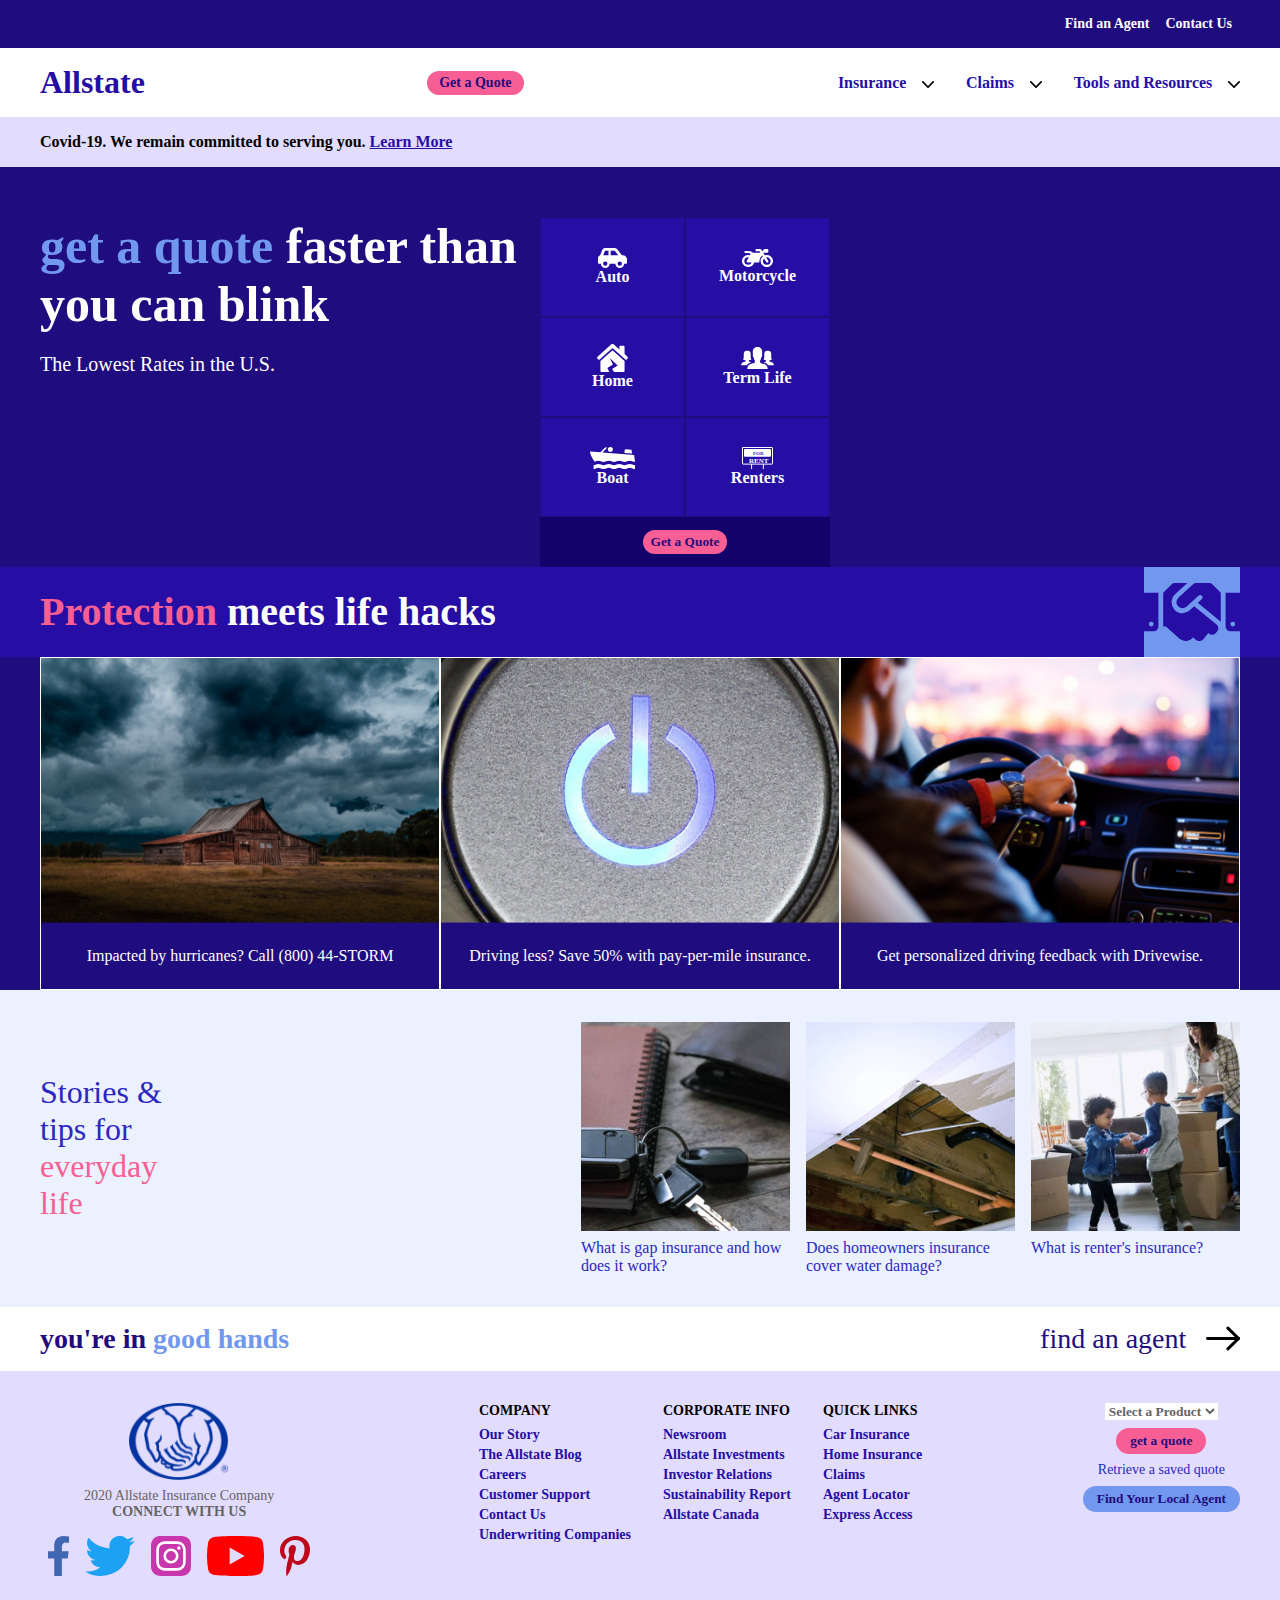
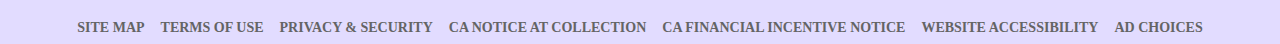
==== allstate/index.html @ 3c1f158d "completed allstate page" ====
<!doctype html>
<html lang="en">
  <head>
    <!-- Required meta tags -->
    <meta charset="utf-8">
    <meta name="viewport" content="width=device-width, initial-scale=1, shrink-to-fit=no">
    <link rel="stylesheet" href="index.css">
    
    <title>Auto Insurance Quotes - Car Insurance</title>

  </head>
  <body>
        <header>
                <nav class="first-head">
                    <div class="wrapper">
                        <ul>
                            <li><a href="">Find an Agent</a></li>
                            <li><a href="">Contact Us</a></li>
                        </ul>
                    </div>
                </nav>
                <nav class="second-head">
                    <div class="wrapper second-wrapper">
                        <a href="">Allstate</a>
                        <button><a href="">Get a Quote</a></button>
                        <ul class="desktop-menu">
                            <li><a href="">Insurance<img src="pictures/downarrow.svg" alt=""></a></li>
                            <li><a href="">Claims<img src="pictures/downarrow.svg" alt=""></a></li>
                            <li><a href="">Tools and Resources<img src="pictures/downarrow.svg" alt=""></a></li>
                        </ul>
                        <div class="mobile-menu">
                            <img src="pictures/hamburger.svg" alt="" onClick=slideToggle()>
                            <ul id="mobile-menu-list">
                                <div><img src="pictures/close.svg" alt="" onClick=slideToggle()></div>
                                <li><a href="">Find an Agent</a></li>
                                <li><a href="">Contact Us</a></li>
                                <li><a href="">Insurance</a></li>
                                <li><a href="">Claims</a></li>
                                <li><a href="">Tools and Resources</a></li>
                            </ul>
                        </div>
                    </div>
                </nav>
    <script>
        slide=false;
       function slideToggle () {
           slide?document.getElementById("mobile-menu-list").style.animation="slideOut .2s ease-in forwards":document.getElementById("mobile-menu-list").style.animation="slideIn .2s ease-in forwards";
           slide=!slide;
       }
    </script>
            
        </header>
        <div class="third-head"><div class="wrapper"><p class="third-head-p">Covid-19. We remain committed to serving you. <a href="">Learn More</a></p></div></div>
    
        <section class="hero">
            <div class="wrapper hero-wrapper" >
                <div class="hero-first"><h1><span>get a quote</span> faster than you can blink</h1><span>The Lowest Rates in the U.S.</span></div>
                <div class="options-grid">
                    <a class="disabled" href="javascript:void(0)" onClick=chooseTile(this,"pictures/car.svg","pictures/carblue.svg")><img src="pictures/car.svg" alt="auto symbol"><span>Auto</span></a>
                    <a class="disabled" href="javascript:void(0)" onClick=chooseTile(this,"motorcycle.svg","pictures/motorcycleblue.svg")><img src="pictures/motorcycle.svg" alt="motorcycle symbol"><span>Motorcycle</span></a>
                    <a class="disabled" href="javascript:void(0)" onClick=chooseTile(this,"pictures/home.svg","pictures/homeblue.svg")><img src="pictures/home.svg" alt="house symbol"><span>Home</span></a>
                    <a class="disabled" href="javascript:void(0)" onClick=chooseTile(this,"pictures/life.svg","pictures/lifeblue.svg")><img src="pictures/life.svg" alt="life insurance symbol"><span>Term Life</span></a>
                    <a class="disabled" href="javascript:void(0)" onClick=chooseTile(this,"pictures/boat.svg","pictures/boatblue.svg")><img src="pictures/boat.svg" alt="boat symbol"><span>Boat</span></a>
                    <a class="disabled" href="javascript:void(0)" onClick=chooseTile(this,"pictures/renters.svg","pictures/rentersblue.svg")><img src="pictures/renters.svg" alt=""><span>Renters</span></a>
                    <button><a class="disabled" href="javascript:void(0)">Get a Quote</a></button>
                </div>
            </div>
        </section>
        <script>
            function chooseTile(e,sd,dd) {
                let image= e.querySelector('img');
                console.log()
                
                if (window.getComputedStyle(e)['background-color']=="#260EA5" || window.getComputedStyle(e)['background-color']=="rgb(38, 14, 165)") {
                    e.style.backgroundColor="#F75E94"
                    console.log("AASDBASDASDASDASD")
                    image.src=dd
                }else {
                    e.style.backgroundColor="#260EA5"
                    image.src=sd
                }


        
            }
        
        </script>
        
            <div class="protection-banner">
                <div class="wrapper protection-wrapper">
                    <span><span>Protection</span> meets life hacks</span><div><img src="pictures/handshake.svg" alt="allstate handshake picture"></div>
                </div>
                
            </div>
        
        

        
            <section class="lifehacks">
                <div class="wrapper lifehacks-wrapper">
                    <div><img src="pictures/storm.png" alt="hurricane damage pic"><a href="#">Impacted by hurricanes? Call (800) 44-STORM</a></div>
                    <div><img src="pictures/start.png" alt="start button pic"><a href="#">Driving less? Save 50% with pay-per-mile insurance.</a></div>
                    <div><img src="pictures/driving.png" alt="man driving pic"><a href="#">Get personalized driving feedback with Drivewise.</a></div>
                </div>
            </section>
        



        





        <section class="everyday">
            <div class="wrapper everyday-wrapper">
                <div><span>Stories & tips for</span><span> everyday life</span></div>
                <div>
                    <div><img src="pictures/keys.png" alt=""><a href="">What is gap insurance and how does it work?</a></div>
                    <div><img src="pictures/damage.png" alt=""><a href="">Does homeowners insurance cover water damage?</a></div>
                    <div><img src="pictures/moving.png" alt=""><a href="">What is renter's insurance?</a></div>
                </div>
            </div>
        </section>











        <div class="agent-banner">
            <div class="wrapper agent-wrapper">
                <span>you're in <span>good hands</span></span>
                <div>
                    <a href="">
                        <span>find an agent</span>
                        <img src="pictures/arrow.svg" alt="right pointing arrow">
                    </a>
                </div>
            </div>
        </div>









        <footer>
            <div class="wrapper first-foot-wrapper">
                <div>
                    <img src="pictures/hands.svg" alt="allstate hands logo">
                    <span>2020 Allstate Insurance Company</span>
                    <span>CONNECT WITH US</span>
                    <div class="logo-strip">
                        <a href=""><img src="pictures/facebook.svg" alt="facebook logo"></a>
                        <a href=""><img src="pictures/twitter.svg" alt="twitter logo"></a>
                        <a href=""><img src="pictures/instagram.svg" alt="instagram logo"></a>
                        <a href=""><img src="pictures/youtube.svg" alt="youtube logo"></a>
                        <a href=""><img src="pictures/pinterest.svg" alt="pinterest logo"></a>
                    </div>
                </div>
                <div>
                    <div class="foot-group">
                        <header>COMPANY</header>
                        <ul>
                            <li><a href="">Our Story</a></li>
                            <li><a href="">The Allstate Blog</a></li>
                            <li><a href="">Careers</a></li>
                            <li><a href="">Customer Support</a></li>
                            <li><a href="">Contact Us</a></li>
                            <li><a href="">Underwriting Companies</a></li>
                        </ul>
                    </div>
                    <div class="foot-group">
                        <header>CORPORATE INFO</header>
                        <ul>
                            <li><a href="">Newsroom</a></li>
                            <li><a href="">Allstate Investments</a></li>
                            <li><a href="">Investor Relations</a></li>
                            <li><a href="">Sustainability Report</a></li>
                            <li><a href="">Allstate Canada</a></li>
                        </ul>
                    </div>
                    <div class="foot-group">
                        <header>QUICK LINKS</header>
                        <ul>
                            <li><a href="">Car Insurance</a></li>
                            <li><a href="">Home Insurance</a></li>
                            <li><a href="">Claims</a></li>
                            <li><a href="">Agent Locator</a></li>
                            <li><a href="">Express Access</a></li>
                        </ul>
                        
                    </div>
                </div>
                <div>
                    <select name="" id="">
                        <option value="">Select a Product</option>
                    </select>
                    <button class="quote-btn"><a href="Get a Quote">get a quote</a></button>
                    <a href="">Retrieve a saved quote</a>
                    <button class="agent-btn"><a href="">Find Your Local Agent</a></button>
                </div>
            </div>
            <div class="wrapper second-foot-wrapper">
                <a href="">SITE MAP</a>
                <a href="">TERMS OF USE</a>
                <a href="">PRIVACY & SECURITY</a>
                <a href="">CA NOTICE AT COLLECTION</a>
                <a href="">CA FINANCIAL INCENTIVE NOTICE</a>
                <a href="">WEBSITE ACCESSIBILITY</a>
                <a href="">AD CHOICES</a>
            </div>
        </footer>
   
  </body>
</html>
---- allstate/index.css ----
* {
    list-style-type: none;
    text-decoration:none;
    font-family:Segoe UI;
    --blue1:#1F0C7F;
    --blue2:#260EA5;
    --blue3:#2D27C1;
    --blue4:#7197EE;
    --blue5:#E2DCFF;
    --blue6:#13026A;
    --blue7:#EBF1FF;
    --pink1:#F75E94;
    
}
html,body {
    margin:0;
}

.wrapper {
    padding:0 15px;
    max-width:1200px;
    margin: 0 auto;
}


.first-head {
    background:var(--blue1);
    padding:16px 0;
}

.first-head ul {
    display:flex;
    margin:0;
    justify-content: flex-end;
}

.first-head a {
    
    padding:0 8px;
    font-size:14px;
    display:block;
    color:white;
    font-weight:bold;
}

.second-wrapper {
    display:flex;
    justify-content: space-between;
    align-items: center;
   
}

.second-wrapper >a {
    font-size:32px;
    font-weight:bold;
    color:var(--blue2);
    margin:16px 0;
}

.second-wrapper >button {
   display:inline;
   border:none;
   
   background:var(--pink1);
   font-size:14px;
   font-weight:bold;
   border-radius: 16px;
   padding:0;
}

.second-wrapper >button >a {
    padding:4px 12px;
    color:var(--blue1);    
    display:block;
}

.desktop-menu {
    margin:0;
    padding:0;
    height:100%;
    display:block;
}

.desktop-menu >li{
    float:left;
    margin-left:32px;
    height:100%;
    
    box-sizing: border-box;
}
.second-wrapper li >a{
    font-weight:bold;
    color:var(--blue2);
    height:100%;
    box-sizing:border-box;
    display:block;
    padding:9px 0;
}

.second-wrapper li >a >img {
    margin-left:16px;
}

.mobile-menu{
    display:none;
}



.third-head {
    background:var(--blue5);
    font-weight:bold;
    padding:16px 0;
}


.third-head-p {
    margin:0;
}

.third-head a {
    color:var(--blue2);
    text-decoration: underline;
}


.hero {
    background-color:var(--blue1);
    
}

.hero-wrapper {
    display:flex;
    background-image:url('dots.svg'),url('lady.svg');
    background-repeat:no-repeat;
    background-position:40px 150px,right;
    background-size:250px, auto;
    padding-top:50px;
}


.hero-first h1 {
    font-size:50px;
    width:500px;
    color:white;
    margin:0 0 20px;
    
}

.hero-first h1 >span {
    color:var(--blue4);
}

.hero-first >span {
    color:white;
    font-weight:500;
}

.hero-first >span:last-child {
    font-size:20px;
}

.options-grid {
    display:grid;
    grid-template-columns: repeat(2,145px);
    grid-template-rows:repeat(3,100px) 50px;
    background-color:var(--blue6);
}

.options-grid >a {    
    display:flex;
    flex-direction:column;
    align-items: center;
    justify-content: center;
    border:solid 1px var(--blue1);
    background:var(--blue2);
    color:white;
    font-weight:bold;
}

.options-grid >button {
    grid-column:1/3;

    border-radius: 16px;
    justify-self: center;
    align-self: center;
}

.options-grid >button {
    padding:0;
    background:var(--pink1);
    font-weight:bold;
    border:none;
}

.options-grid >button >a {
    padding:4px 8px;
    display:block;
    color:var(--blue1);
}

.protection-banner{
    background:var(--blue2);
}

.protection-wrapper {
   
    
    display:flex;
    justify-content: space-between;
    align-items: center;
}

.protection-wrapper >span {
    color:white;
    font-size:40px;
    font-weight:bold;
}

.protection-wrapper >span >span {
    color:var(--pink1);
}
.protection-wrapper >div {
    background:var(--blue4);
    height:100%;
    padding:16px 0;
    display:flex;
    flex-direction: column;
    justify-content: center;
}

.lifehacks {
    background-color: #1F0C7F;
}

.lifehacks-wrapper{
    
    display:flex;

}

.lifehacks-wrapper >div {
    display:flex;
    flex-direction:column;
    width:calc(1 / 3);
    width:33.33%;
    border:solid 1px white;
}

.lifehacks-wrapper >div >img {
    width:100%;
}

.lifehacks-wrapper >div a {
    color:white;
    display:block;
    text-align:center;
    margin:24px 16px;
    font-weight:500;
}

.lifehacks-wrapper >div a:hover {
    text-decoration: underline;
} 

.everyday {
    background:var(--blue7);
}

.everyday-wrapper {
    display:flex;
    justify-content: space-between;
    flex-wrap:wrap;
    align-items: center;
    padding:32px 0;
}

.everyday-wrapper >div:first-child{
    font-size:32px;
    display:flex;
    flex-direction:column;
    font-weight:500;
    width:150px;
}

.everyday-wrapper >div:first-child >span:first-child {
    color:var(--blue3);
}

.everyday-wrapper >div:first-child >span:last-child {
    color:var(--pink1);
}


.everyday-wrapper >div:last-child{
    display:flex;
    justify-content: flex-end;
    
}

.everyday-wrapper >div:last-child >div {
    display:flex;
    flex-direction:column;
    width:209px;
    margin-left:16px;
}

.everyday-wrapper >div:last-child >div >img {
    margin-bottom:8px;
    width:100%;
}

.everyday-wrapper >div:last-child >div >a {
    color:var(--blue3);
    font-weight:500;
}

.agent-wrapper {
    display:flex;
    justify-content: space-between;
    align-items: center;
    padding-top:16px;
    padding-bottom:16px;
}

.agent-wrapper >span {
    font-size:28px;
    font-weight:bold;
    color:var(--blue1);
}

.agent-wrapper >span >span {
    color:var(--blue4);
}

.agent-wrapper >div a {
   
    display:flex;
    align-items: center;
    font-size:28px;
}

.agent-wrapper >div a >span {
    color:var(--blue1);
}

.agent-wrapper >div a >img{
    margin-left:20px;
}







footer {
    background:var(--blue5);
    font-size:14px;
    padding-top:32px;
}

.first-foot-wrapper {
    display:flex;
    justify-content: space-between;
}

.first-foot-wrapper >div:nth-child(1){
    
    display:flex;
    flex-direction:column;
    align-items: center;
}

.first-foot-wrapper >div:nth-child(1) >img {
    margin-bottom:8px;
    width:100px;
}

.first-foot-wrapper >div:nth-child(1) >span {
    color:#646464;
    
}

.first-foot-wrapper >div:nth-child(1) >span:nth-child(3) {
    font-weight:bold;
}


.logo-strip {
    margin-top:8px;
    display:flex;
}

.logo-strip >a >img{
    height:40px;
    margin:8px;
}

.first-foot-wrapper >div:nth-child(2){
    display:flex;
    font-weight:bold;
}

.foot-group {
    display:flex;
    flex-direction:column;
    align-items: flex-start;
    margin:0 16px;
}

.foot-group ul {
    padding:0;
    margin-top:4px;
}

.foot-group ul >li {
    margin:4px 0;
}

.foot-group ul >li >a {
    color:var(--blue2);
}

.first-foot-wrapper >div:nth-child(3){
    display:flex;
    flex-direction:column;
    align-items: center;
}

.first-foot-wrapper >div:nth-child(3) >a {
    color:var(--blue3);
    font-weight:500;
}

.first-foot-wrapper >div:nth-child(3) select{
    background:white;
    border:none;
    font-weight:bold;
    color:#646464;

}

.first-foot-wrapper >div:nth-child(3) >button {
    border-radius:16px;
    margin:8px 0;
    border:none;
}

.first-foot-wrapper >div:nth-child(3) >button >a {
    padding:4px 8px;
    display:block;
    color:var(--blue1);
    font-weight:bold;
}

.quote-btn {
    background:var(--pink1);

} 

.agent-btn {
    background:var(--blue4);
}

.second-foot-wrapper {
    display:flex;
    justify-content: center;
    margin-top:24px;
    flex-wrap:wrap;
}

.second-foot-wrapper >a {
    font-weight:bold;
    color:#646464;
    margin:8px;
}


@media screen and (max-width: 1199px) {
    .wrapper {
        max-width: 960px;
    }
}

@media screen and (max-width: 991px) {
    .wrapper {
        max-width: 720px;
    }

    .second-wrapper >button{
        margin-left:36px;
    }

    .hero-wrapper {
        flex-wrap:wrap;
        background-image:url('dots.svg');
        flex-direction:column;
        align-items:center;
        padding-bottom:50px;
    }

    .hero-first {
        display:flex;
        flex-direction:column;
        align-items:center;
        margin-bottom:40px;
    }
    .hero-first h1 {
        font-size:40px;
        text-align:center;
        width:auto;
    }

   

    .protection-wrapper >span {
       
        font-size:32px;
        
    }

    .protection-wrapper >div >img{
        width:70px;
    }
    
    .everyday-wrapper >div:first-child{
        width:100%;
        text-align:center;
        margin-bottom:32px;
    }

    .everyday-wrapper >div:last-child{  
        justify-content: center;
        flex-wrap:wrap;
    }
    
    .everyday-wrapper >div:last-child >div {
        margin-left:16px;
        margin:16px 8px;
        
    }

    

 
    
    
    
    
}

@media screen and (max-width: 767px) {
    .wrapper {
        max-width: 540px;
    }

    .first-head  {
        display:none;
    }

    .second-wrapper >button{
        display:none;
    }
    
    .desktop-menu {
        display:none;
    }

    .mobile-menu {
        display:flex;
        
        padding:0;
    }
    
    .mobile-menu >img {
        cursor: pointer;
        user-select: none;
        -webkit-tap-highlight-color: transparent;
    }

    #mobile-menu-list{
        height:100vh;
        display:flex;
        flex-direction:column;
        margin:0;
        padding:0;
        width:200px;
        position:absolute;
        top:0;
        left:-220px;
        background:white;
    }

    #mobile-menu-list >div {
        background:var(--blue1);
        text-align:right;
    }

    #mobile-menu-list >div >img {
        cursor: pointer;
        width:26px;
        margin:6px;
       
        
    }

    #mobile-menu-list >li {
        padding-left:20px;
        background:white;
        border-bottom:solid 1px black;
    }

    
    @keyframes slideIn {
        0% {
           
            left:-220px;
        }

        100% {
            
            left:0;
        }
    }

    @keyframes slideOut {
        0% {
            
            left:0;
        }

        100% {
            
            left:-220px;
        }
    }
    

    .everyday-wrapper >div:last-child >div >a {
        
        text-align: center;
    }

    .first-foot-wrapper {
        display:grid;
        grid-template-rows:repeat(3,auto);
        grid-template-columns: 1fr;
        grid-row-gap:16px;
    }
    
}

@media screen and (max-width: 575px) {

    .options-grid {
        display:grid;
        grid-template-columns: repeat(2,130px);
        grid-template-rows:repeat(3,100px) 50px;
        background-color:var(--blue6);
    }

    .protection-wrapper {
        justify-content: center;
        padding:32px 15px;
    }
    .protection-wrapper >span {
        text-align:center;
        
    }
    
    .protection-wrapper >div{
        display:none;
    }

    .lifehacks-wrapper{
        flex-direction:column;
    }
    
    .lifehacks-wrapper >div {
        width:100%;

    }

    .everyday-wrapper >div:last-child >div {
        width:100%;
    }

    .agent-wrapper {
        flex-direction:column;
        padding:32px 15px;
        align-items:center;
    }

    .agent-wrapper >span {
        margin-bottom:16px;
        text-align:center;
    }

    .first-foot-wrapper >div:nth-child(2){
        flex-direction:column;
        justify-content: center;
        align-items:center;
    }

    .foot-group {
        
        align-items: center;
    }

    .foot-group >ul >li {
        
        text-align:center;
    }
}
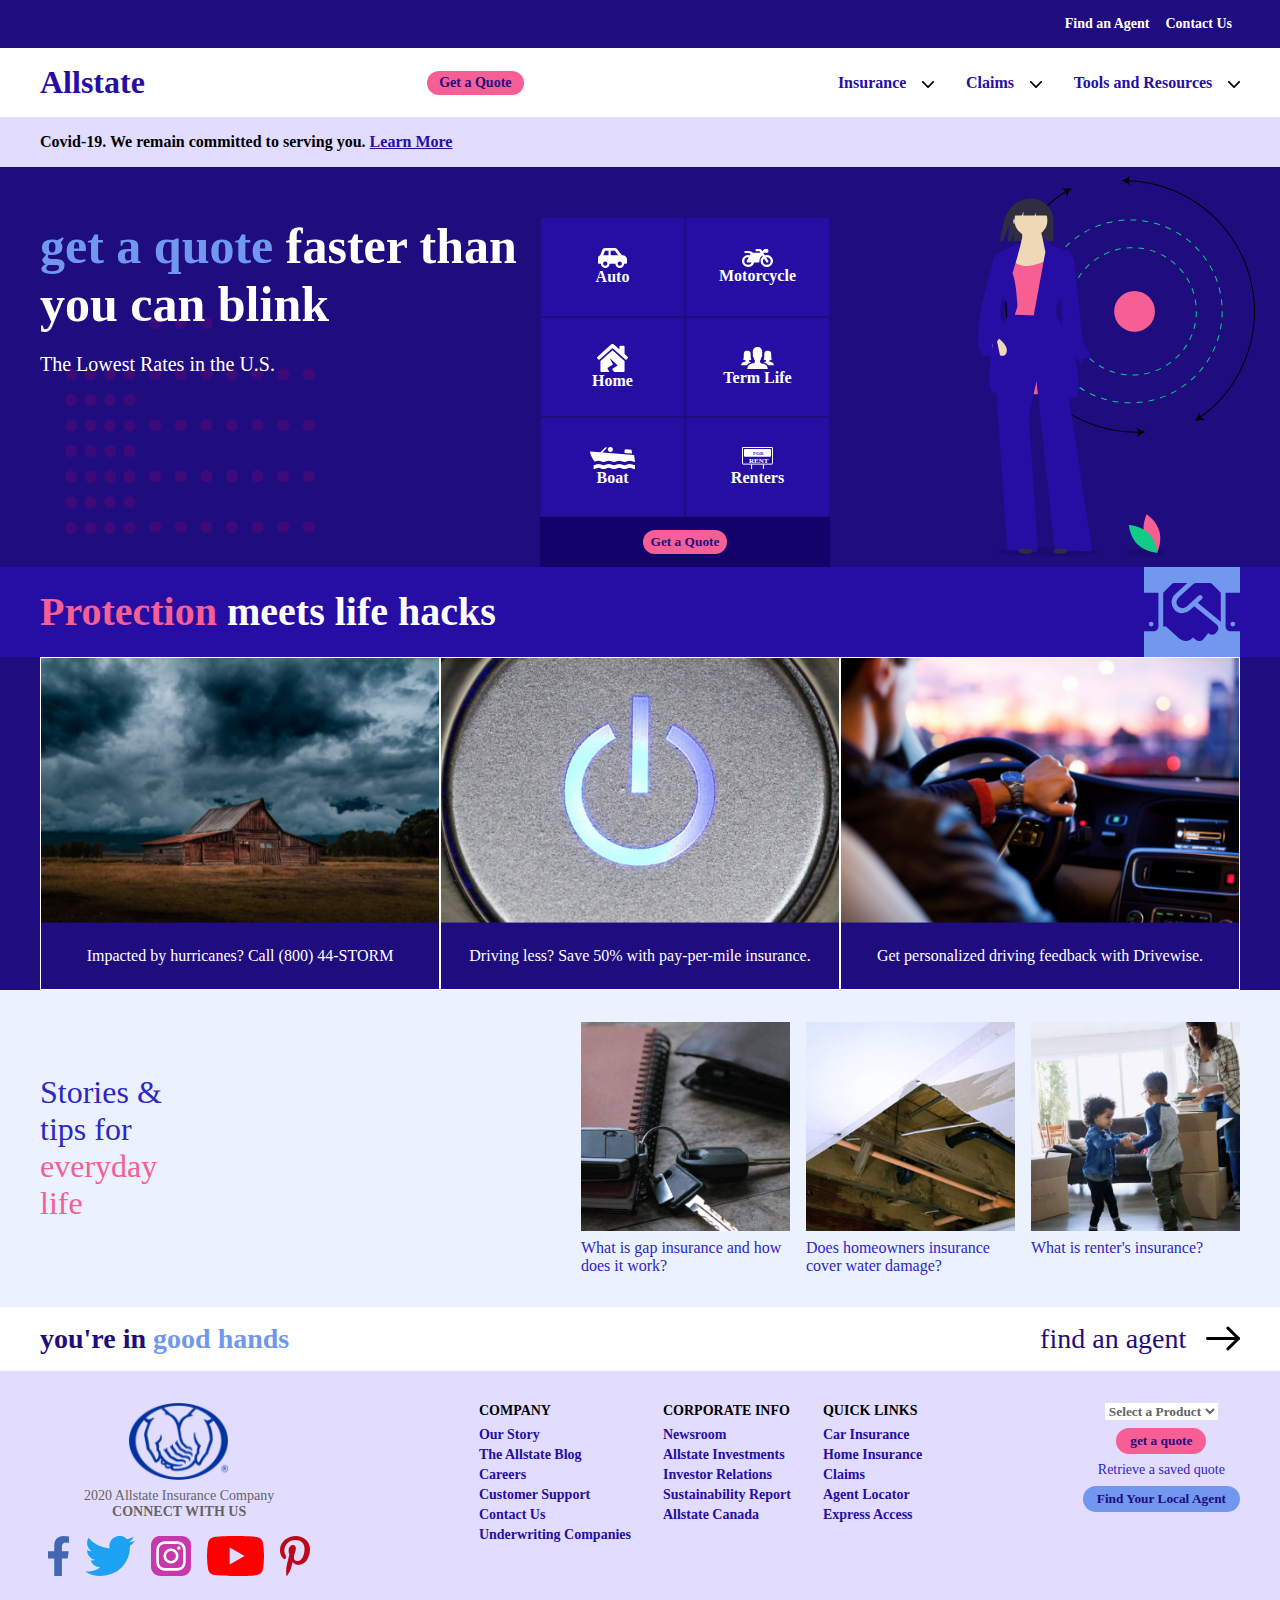
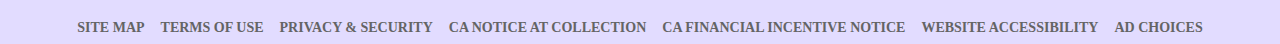
==== commit 534f5bd2: "open graph for allstate page clone" ====
--- a/allstate/index.html
+++ b/allstate/index.html
@@ -7,7 +7,11 @@
     <link rel="stylesheet" href="index.css">
     
     <title>Auto Insurance Quotes - Car Insurance</title>
-
+	<meta property="og:type" content="website">
+	<meta property="og:url" content="https://smujtaba1.github.io/allstate/">
+	<meta property="og:title" content="Allstate Page Clone">
+	<meta property="og:description" content="This page is a demonstration of my PSD to HTML skills">
+	<meta property="og:image" content="./opengraphpic.png" href="./opengraphpic.png">
   </head>
   <body>
         <header>
@@ -32,11 +36,11 @@
                             <img src="pictures/hamburger.svg" alt="" onClick=slideToggle()>
                             <ul id="mobile-menu-list">
                                 <div><img src="pictures/close.svg" alt="" onClick=slideToggle()></div>
-                                <li><a href="">Find an Agent</a></li>
-                                <li><a href="">Contact Us</a></li>
-                                <li><a href="">Insurance</a></li>
-                                <li><a href="">Claims</a></li>
-                                <li><a href="">Tools and Resources</a></li>
+                                <li><a href="javascript:void(0)">Find an Agent</a></li>
+                                <li><a href="javascript:void(0)">Contact Us</a></li>
+                                <li><a href="javascript:void(0)">Insurance</a></li>
+                                <li><a href="javascript:void(0)">Claims</a></li>
+                                <li><a href="javascript:void(0)">Tools and Resources</a></li>
                             </ul>
                         </div>
                     </div>
@@ -50,14 +54,14 @@
     </script>
             
         </header>
-        <div class="third-head"><div class="wrapper"><p class="third-head-p">Covid-19. We remain committed to serving you. <a href="">Learn More</a></p></div></div>
+        <div class="third-head"><div class="wrapper"><p class="third-head-p">Covid-19. We remain committed to serving you. <a href="javascript:void(0)">Learn More</a></p></div></div>
     
         <section class="hero">
             <div class="wrapper hero-wrapper" >
                 <div class="hero-first"><h1><span>get a quote</span> faster than you can blink</h1><span>The Lowest Rates in the U.S.</span></div>
                 <div class="options-grid">
                     <a class="disabled" href="javascript:void(0)" onClick=chooseTile(this,"pictures/car.svg","pictures/carblue.svg")><img src="pictures/car.svg" alt="auto symbol"><span>Auto</span></a>
-                    <a class="disabled" href="javascript:void(0)" onClick=chooseTile(this,"motorcycle.svg","pictures/motorcycleblue.svg")><img src="pictures/motorcycle.svg" alt="motorcycle symbol"><span>Motorcycle</span></a>
+                    <a class="disabled" href="javascript:void(0)" onClick=chooseTile(this,"pictures/motorcycle.svg","pictures/motorcycleblue.svg")><img src="pictures/motorcycle.svg" alt="motorcycle symbol"><span>Motorcycle</span></a>
                     <a class="disabled" href="javascript:void(0)" onClick=chooseTile(this,"pictures/home.svg","pictures/homeblue.svg")><img src="pictures/home.svg" alt="house symbol"><span>Home</span></a>
                     <a class="disabled" href="javascript:void(0)" onClick=chooseTile(this,"pictures/life.svg","pictures/lifeblue.svg")><img src="pictures/life.svg" alt="life insurance symbol"><span>Term Life</span></a>
                     <a class="disabled" href="javascript:void(0)" onClick=chooseTile(this,"pictures/boat.svg","pictures/boatblue.svg")><img src="pictures/boat.svg" alt="boat symbol"><span>Boat</span></a>
@@ -98,9 +102,9 @@
         
             <section class="lifehacks">
                 <div class="wrapper lifehacks-wrapper">
-                    <div><img src="pictures/storm.png" alt="hurricane damage pic"><a href="#">Impacted by hurricanes? Call (800) 44-STORM</a></div>
-                    <div><img src="pictures/start.png" alt="start button pic"><a href="#">Driving less? Save 50% with pay-per-mile insurance.</a></div>
-                    <div><img src="pictures/driving.png" alt="man driving pic"><a href="#">Get personalized driving feedback with Drivewise.</a></div>
+                    <div><img src="pictures/storm.png" alt="hurricane damage pic"><a href="javascript:void(0)">Impacted by hurricanes? Call (800) 44-STORM</a></div>
+                    <div><img src="pictures/start.png" alt="start button pic"><a href="javascript:void(0)">Driving less? Save 50% with pay-per-mile insurance.</a></div>
+                    <div><img src="pictures/driving.png" alt="man driving pic"><a href="javascript:void(0)">Get personalized driving feedback with Drivewise.</a></div>
                 </div>
             </section>
         
@@ -117,9 +121,9 @@
             <div class="wrapper everyday-wrapper">
                 <div><span>Stories & tips for</span><span> everyday life</span></div>
                 <div>
-                    <div><img src="pictures/keys.png" alt=""><a href="">What is gap insurance and how does it work?</a></div>
-                    <div><img src="pictures/damage.png" alt=""><a href="">Does homeowners insurance cover water damage?</a></div>
-                    <div><img src="pictures/moving.png" alt=""><a href="">What is renter's insurance?</a></div>
+                    <div><img src="pictures/keys.png" alt=""><a href="javascript:void(0)">What is gap insurance and how does it work?</a></div>
+                    <div><img src="pictures/damage.png" alt=""><a href="javascript:void(0)">Does homeowners insurance cover water damage?</a></div>
+                    <div><img src="pictures/moving.png" alt=""><a href="javascript:void(0)">What is renter's insurance?</a></div>
                 </div>
             </div>
         </section>
@@ -138,7 +142,7 @@
             <div class="wrapper agent-wrapper">
                 <span>you're in <span>good hands</span></span>
                 <div>
-                    <a href="">
+                    <a href="javascript:void(0)"">
                         <span>find an agent</span>
                         <img src="pictures/arrow.svg" alt="right pointing arrow">
                     </a>
@@ -161,43 +165,43 @@
                     <span>2020 Allstate Insurance Company</span>
                     <span>CONNECT WITH US</span>
                     <div class="logo-strip">
-                        <a href=""><img src="pictures/facebook.svg" alt="facebook logo"></a>
-                        <a href=""><img src="pictures/twitter.svg" alt="twitter logo"></a>
-                        <a href=""><img src="pictures/instagram.svg" alt="instagram logo"></a>
-                        <a href=""><img src="pictures/youtube.svg" alt="youtube logo"></a>
-                        <a href=""><img src="pictures/pinterest.svg" alt="pinterest logo"></a>
+                        <a href="javascript:void(0)"><img src="pictures/facebook.svg" alt="facebook logo"></a>
+                        <a href="javascript:void(0)"><img src="pictures/twitter.svg" alt="twitter logo"></a>
+                        <a href="javascript:void(0)"><img src="pictures/instagram.svg" alt="instagram logo"></a>
+                        <a href="javascript:void(0)"><img src="pictures/youtube.svg" alt="youtube logo"></a>
+                        <a href="javascript:void(0)"><img src="pictures/pinterest.svg" alt="pinterest logo"></a>
                     </div>
                 </div>
                 <div>
                     <div class="foot-group">
                         <header>COMPANY</header>
                         <ul>
-                            <li><a href="">Our Story</a></li>
-                            <li><a href="">The Allstate Blog</a></li>
-                            <li><a href="">Careers</a></li>
-                            <li><a href="">Customer Support</a></li>
-                            <li><a href="">Contact Us</a></li>
-                            <li><a href="">Underwriting Companies</a></li>
+                            <li><a href="javascript:void(0)">Our Story</a></li>
+                            <li><a href="javascript:void(0)">The Allstate Blog</a></li>
+                            <li><a href="javascript:void(0)">Careers</a></li>
+                            <li><a href="javascript:void(0)">Customer Support</a></li>
+                            <li><a href="javascript:void(0)">Contact Us</a></li>
+                            <li><a href="javascript:void(0)">Underwriting Companies</a></li>
                         </ul>
                     </div>
                     <div class="foot-group">
                         <header>CORPORATE INFO</header>
                         <ul>
-                            <li><a href="">Newsroom</a></li>
-                            <li><a href="">Allstate Investments</a></li>
-                            <li><a href="">Investor Relations</a></li>
-                            <li><a href="">Sustainability Report</a></li>
-                            <li><a href="">Allstate Canada</a></li>
+                            <li><a href="javascript:void(0)">Newsroom</a></li>
+                            <li><a href="javascript:void(0)">Allstate Investments</a></li>
+                            <li><a href="javascript:void(0)">Investor Relations</a></li>
+                            <li><a href="javascript:void(0)">Sustainability Report</a></li>
+                            <li><a href="javascript:void(0)">Allstate Canada</a></li>
                         </ul>
                     </div>
                     <div class="foot-group">
                         <header>QUICK LINKS</header>
                         <ul>
-                            <li><a href="">Car Insurance</a></li>
-                            <li><a href="">Home Insurance</a></li>
-                            <li><a href="">Claims</a></li>
-                            <li><a href="">Agent Locator</a></li>
-                            <li><a href="">Express Access</a></li>
+                            <li><a href="javascript:void(0)">Car Insurance</a></li>
+                            <li><a href="javascript:void(0)">Home Insurance</a></li>
+                            <li><a href="javascript:void(0)">Claims</a></li>
+                            <li><a href="javascript:void(0)">Agent Locator</a></li>
+                            <li><a href="javascript:void(0)">Express Access</a></li>
                         </ul>
                         
                     </div>
@@ -206,9 +210,9 @@
                     <select name="" id="">
                         <option value="">Select a Product</option>
                     </select>
-                    <button class="quote-btn"><a href="Get a Quote">get a quote</a></button>
-                    <a href="">Retrieve a saved quote</a>
-                    <button class="agent-btn"><a href="">Find Your Local Agent</a></button>
+                    <button class="quote-btn"><a href="javascript:void(0)">get a quote</a></button>
+                    <a href="javascript:void(0)">Retrieve a saved quote</a>
+                    <button class="agent-btn"><a href="javascript:void(0)">Find Your Local Agent</a></button>
                 </div>
             </div>
             <div class="wrapper second-foot-wrapper">
--- a/allstate/index.css
+++ b/allstate/index.css
@@ -131,7 +131,7 @@
 
 .hero-wrapper {
     display:flex;
-    background-image:url('dots.svg'),url('lady.svg');
+    background-image:url('pictures/dots.svg'),url('pictures/lady.svg');
     background-repeat:no-repeat;
     background-position:40px 150px,right;
     background-size:250px, auto;
@@ -494,7 +494,7 @@
 
     .hero-wrapper {
         flex-wrap:wrap;
-        background-image:url('dots.svg');
+        background-image:url('pictures/dots.svg');
         flex-direction:column;
         align-items:center;
         padding-bottom:50px;
